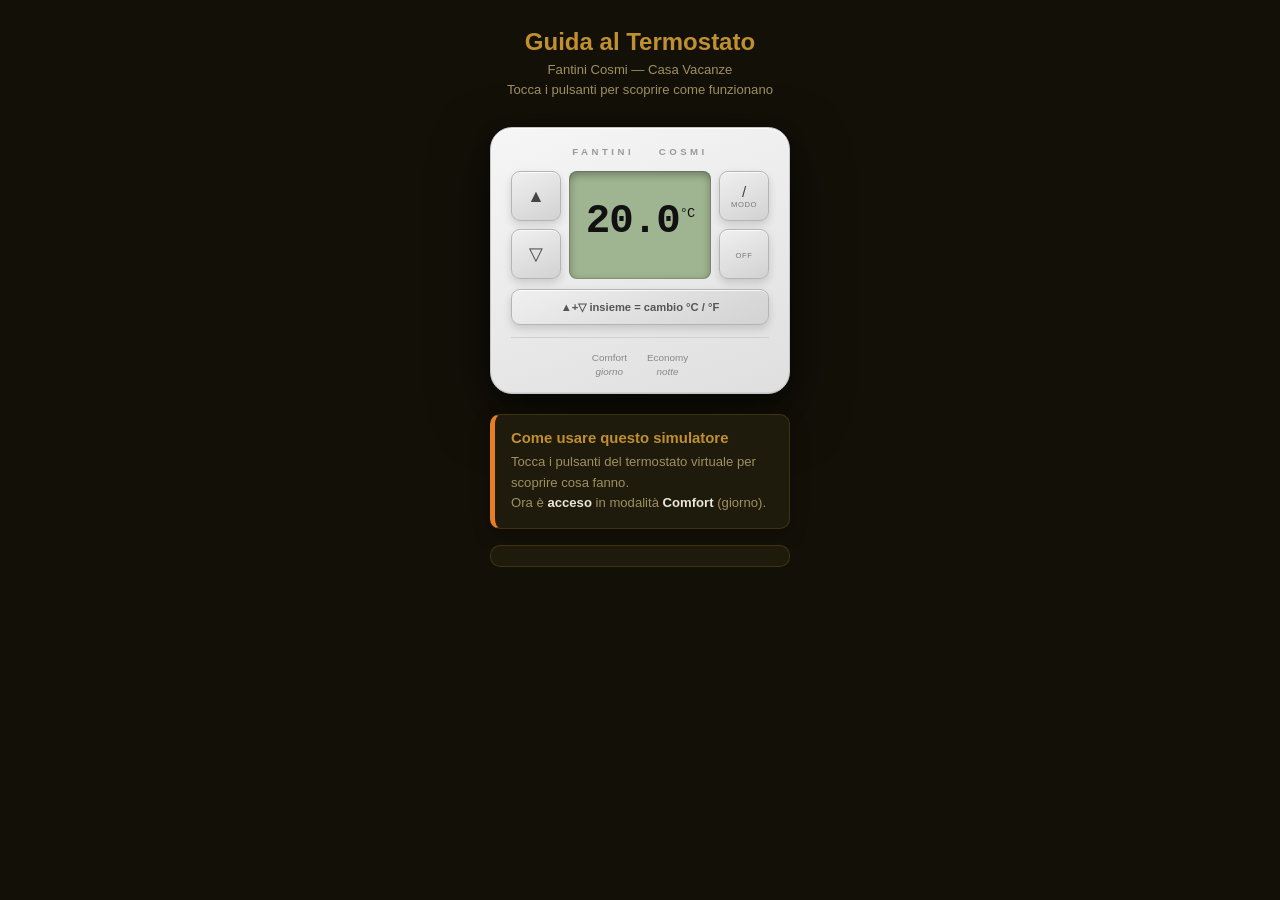
==== termostato.html @ f06b50b3 "Nuova guida ospiti Attico Panoramico (anteprima) Co-Authored-By: Claude Opus 5.5 <noreply@anthropic." ====
<!DOCTYPE html>
<html lang="it">
<head>
 <meta charset="UTF-8">
 <meta name="viewport" content="width=device-width, initial-scale=1.0">
 <title>Guida Termostato – Fantini Cosmi</title>
 <style>
 *, *::before, *::after { box-sizing: border-box; margin: 0; padding: 0; }

 :root {
 --bg: #131008;
 --surface: #1e1a0c;
 --surface2: #2a2414;
 --accent: #c09030;
 --green: #3a8e68;
 --red: #b04040;
 --blue: #4878b8;
 --text: #ece6d8;
 --muted: #a09060;
 --border: rgba(192,144,48,0.20);
 --card: rgba(192,144,48,0.07);
 --radius: 10px;
 }

 body {
 font-family: 'Segoe UI', Arial, sans-serif;
 background: var(--bg);
 color: var(--text);
 min-height: 100vh;
 display: flex;
 flex-direction: column;
 align-items: center;
 padding: 28px 16px 50px;
 font-size: 15px;
 }

 /* ── HEADER ───────────────────────────── */
 .page-title {
 font-size: 1.5rem;
 font-weight: 800;
 text-align: center;
 margin-bottom: 4px;
 color: var(--accent);
 }
 .page-sub {
 font-size: 0.82rem;
 color: var(--muted);
 text-align: center;
 margin-bottom: 28px;
 line-height: 1.5;
 }

 /* ── THERMOSTAT SHELL ─────────────────── */
 .thermostat {
 width: 300px;
 background: linear-gradient(160deg, #f6f6f6 0%, #dfdfdf 100%);
 border-radius: 22px;
 padding: 18px 20px 14px;
 box-shadow:
 0 20px 55px rgba(0,0,0,0.5),
 0 5px 18px rgba(0,0,0,0.3),
 inset 0 1px 0 rgba(255,255,255,0.85),
 inset 0 -1px 0 rgba(0,0,0,0.07);
 border: 1px solid #c5c5c5;
 }

 .brand {
 text-align: center;
 font-size: 0.6rem;
 letter-spacing: 3.5px;
 color: #999;
 text-transform: uppercase;
 font-weight: 700;
 margin-bottom: 14px;
 }

 /* ── GRID ─────────────────────────────── */
 .t-grid {
 display: grid;
 grid-template-columns: 50px 1fr 50px;
 grid-template-rows: 50px 50px;
 gap: 8px;
 }

 /* ── LCD ──────────────────────────────── */
 .lcd {
 grid-column: 2;
 grid-row: 1 / 3;
 background: #9fb490;
 border-radius: 8px;
 padding: 10px 10px 8px;
 display: flex;
 flex-direction: column;
 align-items: center;
 justify-content: center;
 box-shadow: inset 0 3px 9px rgba(0,0,0,0.35), inset 0 0 0 1px rgba(0,0,0,0.12);
 position: relative;
 min-height: 108px;
 transition: background 0.35s;
 }
 .lcd.off { background: #8a8a8a; }

 .lcd-heat {
 position: absolute;
 top: 5px;
 right: 7px;
 font-size: 0.52rem;
 font-weight: 700;
 color: #c0392b;
 letter-spacing: 0.5px;
 opacity: 0;
 transition: opacity 0.4s;
 }
 .lcd-heat.on { opacity: 1; }

 .lcd-temp {
 font-size: 2.55rem;
 font-weight: 700;
 font-family: 'Courier New', monospace;
 color: #111;
 line-height: 1;
 letter-spacing: -1px;
 }
 .lcd-unit { font-size: 0.85rem; vertical-align: super; font-weight: 400; }

 .lcd-set {
 font-size: 0.68rem;
 color: #222;
 margin-top: 3px;
 font-family: 'Courier New', monospace;
 }

 .lcd-icons {
 display: flex;
 gap: 14px;
 margin-top: 7px;
 }
 .lcd-icon {
 font-size: 1.05rem;
 opacity: 0.22;
 transition: opacity 0.3s, transform 0.2s;
 }
 .lcd-icon.on { opacity: 1; transform: scale(1.18); }

 /* ── BUTTONS ──────────────────────────── */
 .btn {
 width: 50px;
 height: 50px;
 background: linear-gradient(155deg, #f0f0f0, #d2d2d2);
 border: 1px solid #b4b4b4;
 border-radius: 9px;
 cursor: pointer;
 display: flex;
 flex-direction: column;
 align-items: center;
 justify-content: center;
 font-size: 1.25rem;
 color: #444;
 box-shadow: 0 4px 8px rgba(0,0,0,0.14), inset 0 1px 0 rgba(255,255,255,0.8);
 transition: all 0.08s;
 user-select: none;
 -webkit-tap-highlight-color: transparent;
 line-height: 1;
 }
 .btn:hover { background: linear-gradient(155deg, #e6e6e6, #c8c8c8); }
 .btn:active {
 transform: scale(0.92) translateY(1px);
 box-shadow: 0 1px 4px rgba(0,0,0,0.13);
 background: linear-gradient(155deg, #d6d6d6, #bebebe);
 }
 .btn-lbl { font-size: 0.48rem; letter-spacing: 0.5px; color: #777; margin-top: 2px; }

 .btn-up { grid-column:1; grid-row:1; font-size:1.1rem; }
 .btn-down { grid-column:1; grid-row:2; font-size:1.1rem; }
 .btn-mode { grid-column:3; grid-row:1; font-size:0.95rem; }
 .btn-power { grid-column:3; grid-row:2; font-size:1rem; }

 /* ── COMBO BUTTON ────────────────────── */
 .combo-row {
 display: flex;
 gap: 8px;
 margin-top: 10px;
 }
 .btn-combo {
 flex: 1;
 height: 36px;
 font-size: 0.7rem;
 font-weight: 600;
 color: #555;
 border-radius: 9px;
 letter-spacing: 0;
 }

 /* ── LEGEND ───────────────────────────── */
 .legend {
 display: flex;
 justify-content: center;
 margin-top: 12px;
 padding-top: 10px;
 border-top: 1px solid #d0d0d0;
 gap: 20px;
 }
 .legend-item {
 text-align: center;
 font-size: 0.62rem;
 color: #888;
 line-height: 1.4;
 }
 .legend-item .li-icon {
 font-size: 1rem;
 display: block;
 margin-bottom: 3px;
 opacity: 0.55;
 }

 /* ── INFO PANEL ───────────────────────── */
 .info-panel {
 width: 300px;
 background: var(--surface);
 border-radius: var(--radius);
 padding: 15px 16px;
 box-shadow: 0 4px 18px rgba(0,0,0,0.3);
 margin-top: 20px;
 min-height: 90px;
 border: 1px solid var(--border);
 border-left: 5px solid var(--accent);
 transition: border-color 0.3s, transform 0.12s;
 }
 .info-panel.c-comfort { border-left-color: #e67e22; }
 .info-panel.c-economy { border-left-color: #8e44ad; }
 .info-panel.c-off { border-left-color: #666; }
 .info-panel.c-up { border-left-color: var(--red); }
 .info-panel.c-down { border-left-color: var(--blue); }
 .info-panel.c-combo { border-left-color: var(--green); }
 .info-panel.c-config { border-left-color: var(--accent); }

 .info-title {
 font-weight: 700;
 font-size: 0.93rem;
 margin-bottom: 6px;
 color: var(--accent);
 }
 .info-text {
 font-size: 0.82rem;
 color: var(--muted);
 line-height: 1.55;
 }
 .info-text strong { color: var(--text); }
 .info-text em { color: var(--muted); }

 /* ── ADVANCED BAR (hidden access) ────── */
 .adv-bar {
 width: 300px;
 margin-top: 16px;
 padding: 10px;
 background: var(--surface);
 border: 1px solid var(--border);
 border-radius: var(--radius);
 cursor: default;
 user-select: none;
 -webkit-tap-highlight-color: transparent;
 }

 /* ── ADVANCED PANEL ───────────────────── */
 .adv-panel {
 width: 300px;
 background: var(--surface);
 border-radius: var(--radius);
 padding: 18px;
 box-shadow: 0 4px 18px rgba(0,0,0,0.3);
 border: 1px solid var(--border);
 margin-top: 14px;
 display: none;
 }
 .adv-panel.show { display: block; }

 .adv-panel h3 { font-size: 1rem; margin-bottom: 4px; color: var(--accent); }
 .adv-desc { font-size: 0.76rem; color: var(--muted); margin-bottom: 16px; line-height: 1.45; }
 .adv-desc strong { color: var(--text); }

 /* config table */
 .cfg-table { width: 100%; border-collapse: collapse; margin-bottom: 14px; }
 .cfg-table th {
 font-size: 0.68rem;
 color: var(--accent);
 font-weight: 700;
 padding: 6px 6px;
 text-align: left;
 border-bottom: 1px solid var(--border);
 }
 .cfg-table td {
 padding: 7px 6px;
 font-size: 0.76rem;
 color: var(--text);
 border-bottom: 1px solid rgba(192,144,48,0.08);
 vertical-align: top;
 }
 .cfg-table td:first-child {
 font-weight: 700;
 color: var(--accent);
 white-space: nowrap;
 width: 42px;
 }
 .cfg-table td:last-child {
 font-size: 0.7rem;
 color: var(--muted);
 }

 .tip-box {
 background: rgba(192,144,48,0.10);
 border-left: 4px solid var(--accent);
 border-radius: 8px;
 padding: 10px 12px;
 margin-top: 14px;
 font-size: 0.77rem;
 color: var(--muted);
 line-height: 1.5;
 }
 .tip-box strong { color: var(--text); }

 /* ── RESPONSIVE ───────────────────────── */
 @media(max-width:340px) {
 .thermostat, .info-panel, .adv-bar, .adv-panel { width: 100%; }
 }
 </style>
</head>
<body>

<div class="page-title" data-i18n="title"> Guida al Termostato</div>
<p class="page-sub" data-i18n="subtitle">Fantini Cosmi &mdash; Casa Vacanze<br>Tocca i pulsanti per scoprire come funzionano</p>

<!-- ═══ THERMOSTAT ════════════════════════ -->
<div class="thermostat">
 <div class="brand">Fantini &nbsp;&nbsp; Cosmi</div>

 <div class="t-grid">
 <!-- UP -->
 <button class="btn btn-up"
 onmousedown="btnPress('up')" onmouseup="btnRelease('up')"
 ontouchstart="btnPress('up')" ontouchend="btnRelease('up')">▲</button>

 <!-- LCD -->
 <div class="lcd" id="lcd">
 <div class="lcd-heat" id="lcdHeat">● RIS.</div>
 <div class="lcd-temp" id="lcdTemp">20.0<span class="lcd-unit">°C</span></div>
 <div class="lcd-set" id="lcdSet"></div>
 <div class="lcd-icons">
 <span class="lcd-icon on" id="ico-comfort" title="Comfort (Giorno)"></span>
 <span class="lcd-icon" id="ico-economy" title="Economy (Notte)"></span>
 </div>
 </div>

 <!-- MODE: Day/Night -->
 <button class="btn btn-mode" onclick="go('mode')">
 /<span class="btn-lbl" data-i18n="btn_mode">MODO</span>
 </button>

 <!-- DOWN -->
 <button class="btn btn-down"
 onmousedown="btnPress('down')" onmouseup="btnRelease('down')"
 ontouchstart="btnPress('down')" ontouchend="btnRelease('down')">▽</button>

 <!-- POWER -->
 <button class="btn btn-power" onclick="go('power')">
 <span class="btn-lbl">OFF</span>
 </button>
 </div>

 <!-- COMBO BUTTON (only °C / °F) -->
 <div class="combo-row">
 <button class="btn btn-combo" onclick="go('combo_cf')" data-i18n="btn_combo">▲+▽ insieme = cambio °C / °F</button>
 </div>

 <!-- LEGEND -->
 <div class="legend">
 <div class="legend-item">
 <span class="li-icon"></span>Comfort<br><em data-i18n="leg_day">giorno</em>
 </div>
 <div class="legend-item">
 <span class="li-icon"></span>Economy<br><em data-i18n="leg_night">notte</em>
 </div>
 </div>
</div>

<!-- ═══ INFO PANEL ════════════════════════ -->
<div class="info-panel c-comfort" id="infoPanel">
 <div class="info-title" id="infoTitle"> Come usare questo simulatore</div>
 <div class="info-text" id="infoText">
 Tocca i pulsanti del termostato virtuale per scoprire cosa fanno.<br>
 Ora è <strong>acceso</strong> in modalità <strong>Comfort </strong> (giorno).
 </div>
</div>

<!-- ═══ ADVANCED BAR (tap 5x to open) ═════ -->
<div class="adv-bar" id="advBar"></div>

<!-- ═══ ADVANCED PANEL ════════════════════ -->
<div class="adv-panel" id="advPanel">
 <h3 data-i18n="adv_title"> Menu Configurazione (P01–P07)</h3>
 <p class="adv-desc" data-i18n="adv_desc">
 Per accedere: inserire una punta nel foro <strong>RESET</strong> (laterale destro) tenendo premuto <strong>▲</strong> finché appare <strong>P01</strong>.<br>
 Usare <strong>▲/▽</strong> per navigare tra i parametri. Premere <strong>▽</strong> per modificare un valore. Attendere 1 minuto per uscire automaticamente.
 </p>

 <table class="cfg-table">
 <thead>
 <tr>
 <th data-i18n="th_param">Param</th>
 <th data-i18n="th_function">Funzione</th>
 <th>Default</th>
 </tr>
 </thead>
 <tbody>
 <tr>
 <td>P01</td>
 <td data-i18n="p01">Display: mostra temperatura <strong>ambiente</strong> o <strong>impostata</strong></td>
 <td data-i18n="p01d">Ambiente</td>
 </tr>
 <tr>
 <td>P02</td>
 <td data-i18n="p02"><strong>Calibrazione</strong> — corregge la temperatura se non corrisponde a un termometro esterno</td>
 <td>0.0°C (da -4.0 a +4.0)</td>
 </tr>
 <tr>
 <td>P03</td>
 <td data-i18n="p03">Limite <strong>minimo</strong> temperatura</td>
 <td>2.0°C</td>
 </tr>
 <tr>
 <td>P04</td>
 <td data-i18n="p04">Limite <strong>massimo</strong> temperatura</td>
 <td>40.0°C</td>
 </tr>
 <tr>
 <td>P07</td>
 <td data-i18n="p07"><strong>Isteresi</strong> — quanto la temperatura può variare prima che il sistema si attivi/disattivi</td>
 <td>0.3°C (da 0.3 a 2.0)</td>
 </tr>
 </tbody>
 </table>

 <div class="tip-box" data-i18n="adv_tip">
 <strong>Consiglio:</strong> Normalmente non serve modificare questi parametri. L'unico utile è <strong>P02</strong> (calibrazione): se la temperatura mostrata non corrisponde a un termometro reale, potete correggerla.
 </div>
</div>

<script>
// ─── COMBO PRESS (▲ + ▽ simultanei) ────────────────────
var pressed = { up: false, down: false };
var comboFired = false;
var comboTimer = null;

function btnPress(btn) {
 pressed[btn] = true;
 clearTimeout(comboTimer);
 comboTimer = setTimeout(function() {
 if (pressed['up'] && pressed['down']) {
 comboFired = true;
 go('combo_cf');
 } else {
 go(btn);
 }
 comboTimer = null;
 }, 120);
}

function btnRelease(btn) {
 pressed[btn] = false;
 comboFired = false;
}

// ─── STATE ──────────────────────────────────────────────
var S = {
 power: true,
 mode: 'comfort',
 unit: 'C',
 comfortTemp: 20.0,
 economyTemp: 20.0,
 curTemp: 20.0
};

// ─── LANGUAGE SYSTEM ────────────────────────────────────
var currentLang = 'it';
var italianTexts = {};

var translations = {
 en: {
 title: ' Thermostat Guide',
 subtitle: 'Fantini Cosmi &mdash; Holiday Home<br>Tap the buttons to learn how they work',
 btn_mode: 'MODE',
 btn_combo: '▲+▽ together = switch °C / °F',
 leg_day: 'daytime',
 leg_night: 'nighttime',
 adv_title: ' Configuration Menu (P01–P07)',
 adv_desc: 'To access: insert a pin into the <strong>RESET</strong> hole (right side) while holding <strong>▲</strong> until <strong>P01</strong> appears.<br>Use <strong>▲/▽</strong> to navigate parameters. Press <strong>▽</strong> to edit a value. Wait 1 minute to exit automatically.',
 th_param: 'Param',
 th_function: 'Function',
 p01: 'Display: shows <strong>room</strong> or <strong>set</strong> temperature',
 p01d: 'Room',
 p02: '<strong>Calibration</strong> — corrects the temperature if it doesn\'t match an external thermometer',
 p03: 'Temperature <strong>minimum</strong> limit',
 p04: 'Temperature <strong>maximum</strong> limit',
 p07: '<strong>Hysteresis</strong> — how much the temperature can vary before the system turns on/off',
 adv_tip: ' <strong>Tip:</strong> Normally you don\'t need to change these parameters. The only useful one is <strong>P02</strong> (calibration): if the displayed temperature doesn\'t match a real thermometer, you can correct it.'
 }
};

// ─── INFO MESSAGES ──────────────────────────────────────
var MSG_IT = {
 up: {
 cls: 'c-up',
 title: '▲ Aumenta la temperatura',
 textFn: function() {
 var modeLabel = S.mode === 'comfort' ? 'Comfort (giorno)' : 'Economy (notte)';
 return 'Ogni pressione aumenta di <strong>0.1°C</strong> la temperatura della modalità <strong>' + modeLabel + '</strong>.<br>Intervallo: da 2.0°C a 40.0°C.';
 }
 },
 down: {
 cls: 'c-down',
 title: '▽ Diminuisci la temperatura',
 textFn: function() {
 var modeLabel = S.mode === 'comfort' ? 'Comfort (giorno)' : 'Economy (notte)';
 return 'Ogni pressione riduce di <strong>0.1°C</strong> la temperatura della modalità <strong>' + modeLabel + '</strong>.<br>Intervallo: da 2.0°C a 40.0°C.';
 }
 },
 comfort: {
 cls: 'c-comfort',
 title: ' Modalità Comfort (Giorno)',
 textFn: function() {
 return 'Il display mostra l\'icona <strong></strong> (sole).<br>È la temperatura <strong>diurna</strong>: la casa viene mantenuta alla temperatura impostata per il comfort.<br><br> Premi <strong>/</strong> per passare alla modalità Notte (Economy).';
 }
 },
 economy: {
 cls: 'c-economy',
 title: ' Modalità Economy (Notte)',
 textFn: function() {
 return 'Il display mostra l\'icona <strong></strong> (luna).<br>È la temperatura <strong>notturna/risparmio</strong>: qualche grado in meno per consumare meno energia.<br><br> Premi <strong>/</strong> per tornare alla modalità Giorno (Comfort).';
 }
 },
 poweron: {
 cls: 'c-comfort',
 title: ' Termostato acceso',
 text: 'Il termostato è <strong>riacceso</strong> e attivo.<br>Puoi riaccenderlo anche premendo il tasto <strong>/</strong>.'
 },
 poweroff: {
 cls: 'c-off',
 title: ' Termostato spento (OFF)',
 text: 'Il termostato è <strong>spento</strong>. Il display mostra "OFF".<br>Il riscaldamento è disattivato.<br><br>Per riaccenderlo: premi <strong></strong> oppure <strong>/</strong>.'
 },
 blocked: {
 cls: 'c-off',
 title: ' Termostato spento',
 text: 'Il termostato è spento. Premi <strong></strong> o <strong>/</strong> per riaccenderlo.'
 },
 combo_cf: {
 cls: 'c-combo',
 title: '▲+▽ Cambio unità di misura',
 textFn: function() { return 'Unità cambiata in <strong>°' + S.unit + '</strong>.<br><br>Se vedi una temperatura strana sul display (es. 68.4) probabilmente hai premuto ▲ e ▽ insieme per sbaglio, passando ai gradi Fahrenheit. Ripremili insieme per tornare ai °C.'; }
 },
 welcome: {
 cls: 'c-comfort',
 title: ' Come usare questo simulatore',
 text: 'Tocca i pulsanti del termostato virtuale per scoprire cosa fanno.<br>Ora è <strong>acceso</strong> in modalità <strong>Comfort </strong> (giorno).'
 }
};

var MSG_EN = {
 up: {
 cls: 'c-up',
 title: '▲ Increase temperature',
 textFn: function() {
 var modeLabel = S.mode === 'comfort' ? 'Comfort (daytime)' : 'Economy (nighttime)';
 return 'Each press increases by <strong>0.1°C</strong> the temperature for <strong>' + modeLabel + '</strong> mode.<br>Range: 2.0°C to 40.0°C.';
 }
 },
 down: {
 cls: 'c-down',
 title: '▽ Decrease temperature',
 textFn: function() {
 var modeLabel = S.mode === 'comfort' ? 'Comfort (daytime)' : 'Economy (nighttime)';
 return 'Each press decreases by <strong>0.1°C</strong> the temperature for <strong>' + modeLabel + '</strong> mode.<br>Range: 2.0°C to 40.0°C.';
 }
 },
 comfort: {
 cls: 'c-comfort',
 title: ' Comfort Mode (Daytime)',
 textFn: function() {
 return 'The display shows the <strong></strong> (sun) icon.<br>This is the <strong>daytime</strong> temperature: the house is kept at a comfortable temperature.<br><br> Press <strong>/</strong> to switch to Night mode (Economy).';
 }
 },
 economy: {
 cls: 'c-economy',
 title: ' Economy Mode (Nighttime)',
 textFn: function() {
 return 'The display shows the <strong></strong> (moon) icon.<br>This is the <strong>nighttime/saving</strong> temperature: a few degrees lower to save energy.<br><br> Press <strong>/</strong> to go back to Daytime mode (Comfort).';
 }
 },
 poweron: {
 cls: 'c-comfort',
 title: ' Thermostat on',
 text: 'The thermostat is <strong>turned on</strong> and active.<br>You can also turn it on by pressing the <strong>/</strong> button.'
 },
 poweroff: {
 cls: 'c-off',
 title: ' Thermostat off (OFF)',
 text: 'The thermostat is <strong>off</strong>. The display shows "OFF".<br>Heating is disabled.<br><br>To turn it back on: press <strong></strong> or <strong>/</strong>.'
 },
 blocked: {
 cls: 'c-off',
 title: ' Thermostat off',
 text: 'The thermostat is off. Press <strong></strong> or <strong>/</strong> to turn it on.'
 },
 combo_cf: {
 cls: 'c-combo',
 title: '▲+▽ Change unit of measurement',
 textFn: function() { return 'Unit changed to <strong>°' + S.unit + '</strong>.<br><br>If you see a strange temperature on the display (e.g. 68.4), you probably pressed ▲ and ▽ together by mistake, switching to Fahrenheit. Press them together again to go back to °C.'; }
 },
 welcome: {
 cls: 'c-comfort',
 title: ' How to use this simulator',
 text: 'Tap the thermostat buttons to learn what they do.<br>It is currently <strong>on</strong> in <strong>Comfort </strong> mode (daytime).'
 }
};

function getMSG() { return currentLang === 'en' ? MSG_EN : MSG_IT; }

// ─── HELPERS ────────────────────────────────────────────
function cToF(c) { return parseFloat((c * 9/5 + 32).toFixed(1)); }
function getSetTemp() { return S.mode === 'comfort' ? S.comfortTemp : S.economyTemp; }

function fmtTemp(c) {
 if (S.unit === 'F') return cToF(c).toFixed(1) + '<span class="lcd-unit">°F</span>';
 return c.toFixed(1) + '<span class="lcd-unit">°C</span>';
}
function fmtSet(c) {
 var label = currentLang === 'en' ? 'set: ' : 'imp: ';
 if (S.unit === 'F') return label + cToF(c).toFixed(1) + '°F';
 return label + c.toFixed(1) + '°C';
}

// ─── SHOW INFO ─────────────────────────────────────────
function show(msg) {
 var p = document.getElementById('infoPanel');
 p.className = 'info-panel ' + msg.cls;
 document.getElementById('infoTitle').innerHTML = msg.title;
 document.getElementById('infoText').innerHTML = msg.textFn ? msg.textFn() : msg.text;
 p.style.transform = 'scale(0.97)';
 setTimeout(function() { p.style.transform = ''; }, 120);
}

// ─── HANDLE BUTTON ─────────────────────────────────────
function go(btn) {
 var MSG = getMSG();

 if (btn === 'combo_cf') {
 S.unit = S.unit === 'C' ? 'F' : 'C';
 show(MSG.combo_cf);
 updateDisplay();
 return;
 }

 if (!S.power && btn === 'power') {
 S.power = true;
 show(MSG.poweron);
 updateDisplay();
 return;
 }
 if (!S.power && btn === 'mode') {
 S.power = true;
 show(MSG.poweron);
 updateDisplay();
 return;
 }
 if (!S.power) {
 show(MSG.blocked);
 return;
 }

 switch (btn) {
 case 'up':
 if (S.mode === 'comfort') {
 S.comfortTemp = Math.min(40, parseFloat((S.comfortTemp + 0.1).toFixed(1)));
 } else {
 S.economyTemp = Math.min(40, parseFloat((S.economyTemp + 0.1).toFixed(1)));
 }
 show(MSG.up);
 break;
 case 'down':
 if (S.mode === 'comfort') {
 S.comfortTemp = Math.max(2, parseFloat((S.comfortTemp - 0.1).toFixed(1)));
 } else {
 S.economyTemp = Math.max(2, parseFloat((S.economyTemp - 0.1).toFixed(1)));
 }
 show(MSG.down);
 break;
 case 'mode':
 S.mode = S.mode === 'comfort' ? 'economy' : 'comfort';
 show(MSG[S.mode]);
 break;
 case 'power':
 S.power = false;
 show(MSG.poweroff);
 break;
 }
 updateDisplay();
}

// ─── UPDATE LCD ────────────────────────────────────────
function updateDisplay() {
 var lcd = document.getElementById('lcd');
 var temp = document.getElementById('lcdTemp');
 var set = document.getElementById('lcdSet');
 var heat = document.getElementById('lcdHeat');

 document.getElementById('ico-comfort').classList.toggle('on', S.power && S.mode === 'comfort');
 document.getElementById('ico-economy').classList.toggle('on', S.power && S.mode === 'economy');

 if (!S.power) {
 lcd.classList.add('off');
 temp.innerHTML = 'OFF';
 temp.style.fontSize = '2rem';
 set.textContent = '';
 heat.classList.remove('on');
 return;
 }

 lcd.classList.remove('off');
 temp.style.fontSize = '';

 var setTemp = getSetTemp();
 temp.innerHTML = fmtTemp(setTemp);
 set.textContent = '';
 heat.classList.remove('on');
}

// ─── LANGUAGE ──────────────────────────────────────────
function saveItalianTexts() {
 document.querySelectorAll('[data-i18n]').forEach(function(el) {
 italianTexts[el.getAttribute('data-i18n')] = el.innerHTML;
 });
}

function applyLanguage(lang) {
 document.querySelectorAll('[data-i18n]').forEach(function(el) {
 var key = el.getAttribute('data-i18n');
 if (lang === 'en' && translations.en[key]) {
 el.innerHTML = translations.en[key];
 } else if (lang === 'it' && italianTexts[key]) {
 el.innerHTML = italianTexts[key];
 }
 });
 document.documentElement.lang = lang;
}

// ─── ADVANCED PANEL (5-tap secret, 1-tap close) ────────
var tapCount = 0;
var tapTimer = null;

document.getElementById('advBar').addEventListener('click', function() {
 var panel = document.getElementById('advPanel');
 if (panel.classList.contains('show')) {
 panel.classList.remove('show');
 tapCount = 0;
 return;
 }
 tapCount++;
 clearTimeout(tapTimer);
 tapTimer = setTimeout(function() { tapCount = 0; }, 2000);
 if (tapCount >= 5) {
 tapCount = 0;
 panel.classList.add('show');
 setTimeout(function() { panel.scrollIntoView({ behavior: 'smooth', block: 'nearest' }); }, 50);
 }
});

// ─── INIT ──────────────────────────────────────────────
saveItalianTexts();

// Auto-detect language from URL parameter (?lang=en)
var urlParams = new URLSearchParams(window.location.search);
var langParam = urlParams.get('lang');
if (langParam === 'en') {
 currentLang = 'en';
 applyLanguage('en');
 show(getMSG().welcome);
}

updateDisplay();
</script>
</body>
</html>
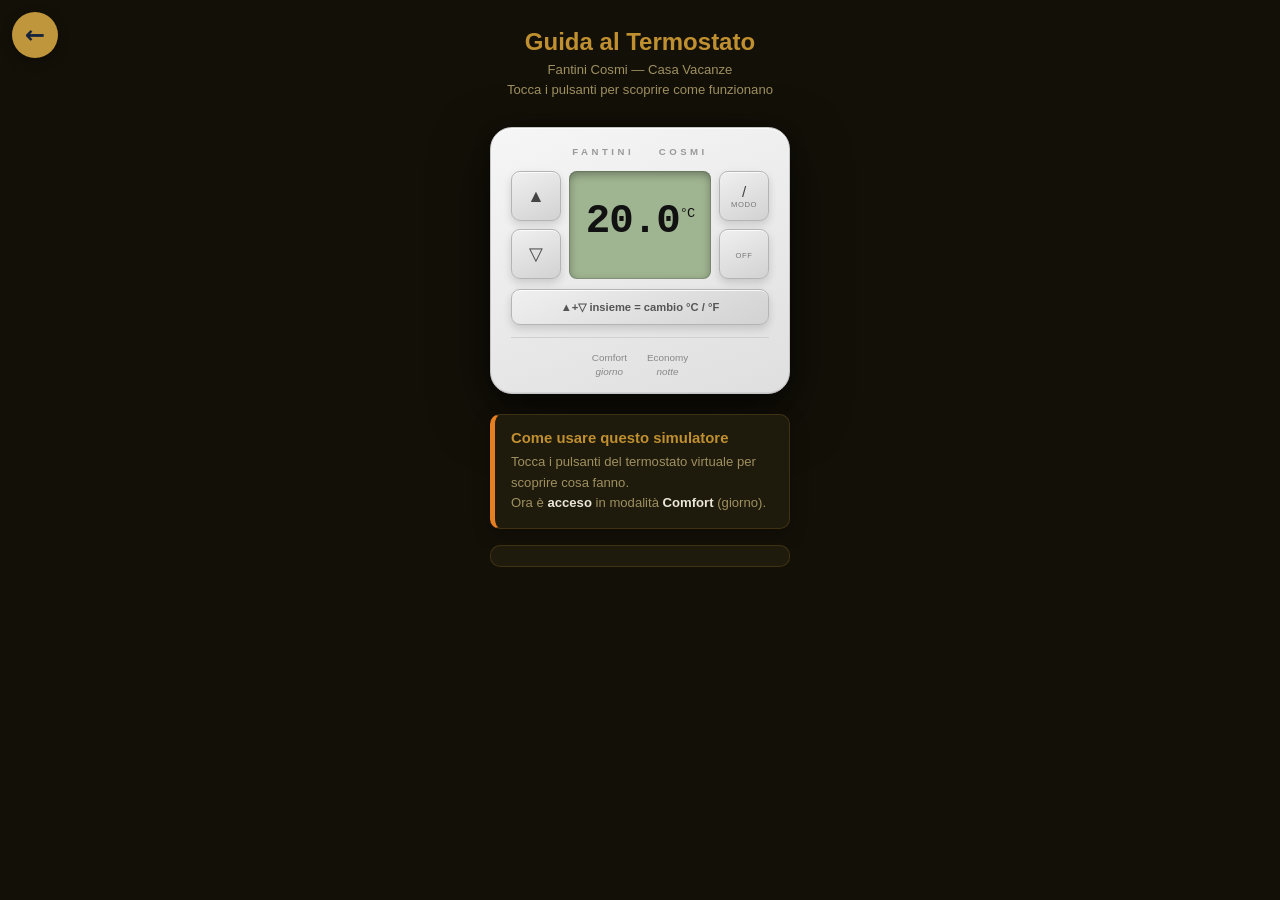
==== commit 1bb730af: "Solo messaggi WhatsApp verso l'host; mappe interattive OpenStreetMap; correzioni dal controllo compl" ====
--- a/termostato.html
+++ b/termostato.html
@@ -325,6 +325,9 @@
  </style>
 </head>
 <body>
+<!-- Torna alla guida ospiti -->
+<a href="index.html#guida" onclick="if (document.referrer.indexOf(location.host) > -1) { history.back(); return false; }" aria-label="Indietro"
+   style="position:fixed;top:12px;left:12px;z-index:50;width:46px;height:46px;border-radius:50%;background:#c0963c;color:#14233c;display:grid;place-items:center;text-decoration:none;font:600 24px/1 system-ui,sans-serif;box-shadow:0 4px 12px rgba(0,0,0,.25)">&#8592;</a>
 
 <div class="page-title" data-i18n="title"> Guida al Termostato</div>
 <p class="page-sub" data-i18n="subtitle">Fantini Cosmi &mdash; Casa Vacanze<br>Tocca i pulsanti per scoprire come funzionano</p>
